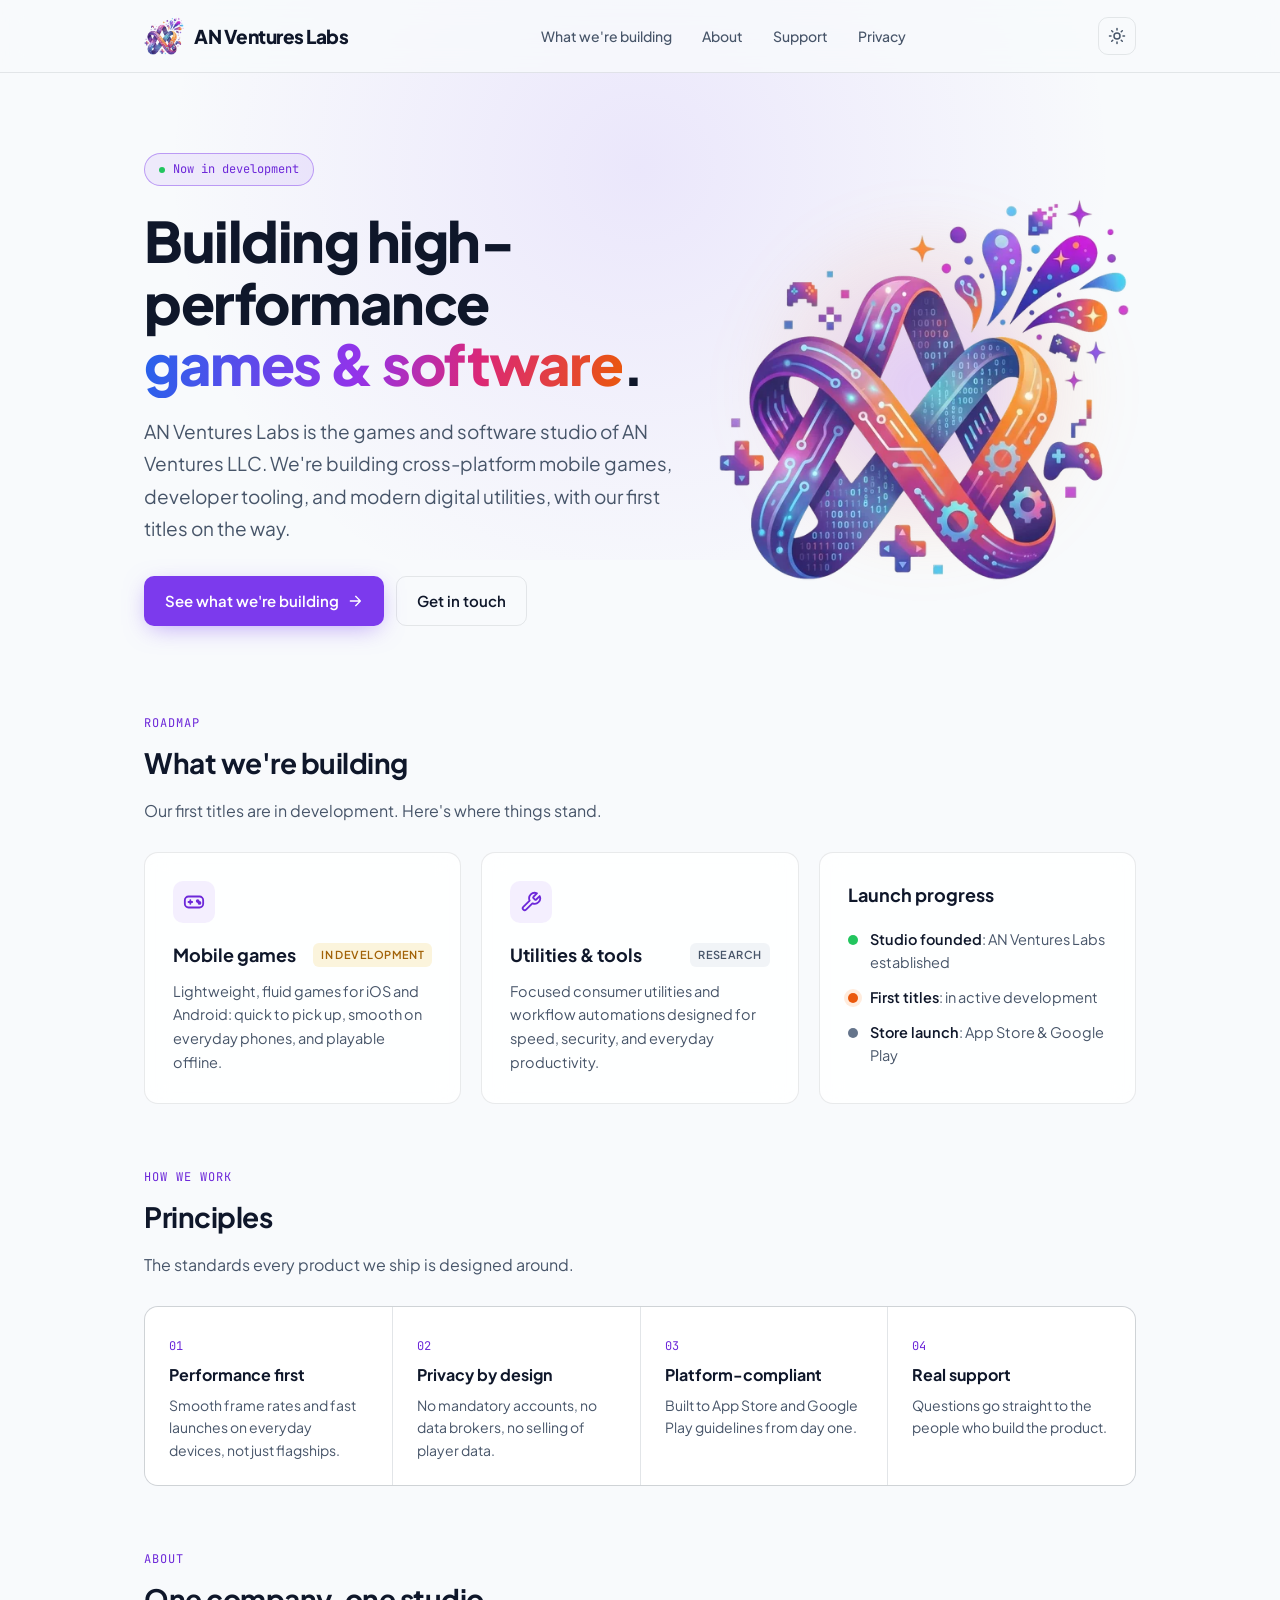
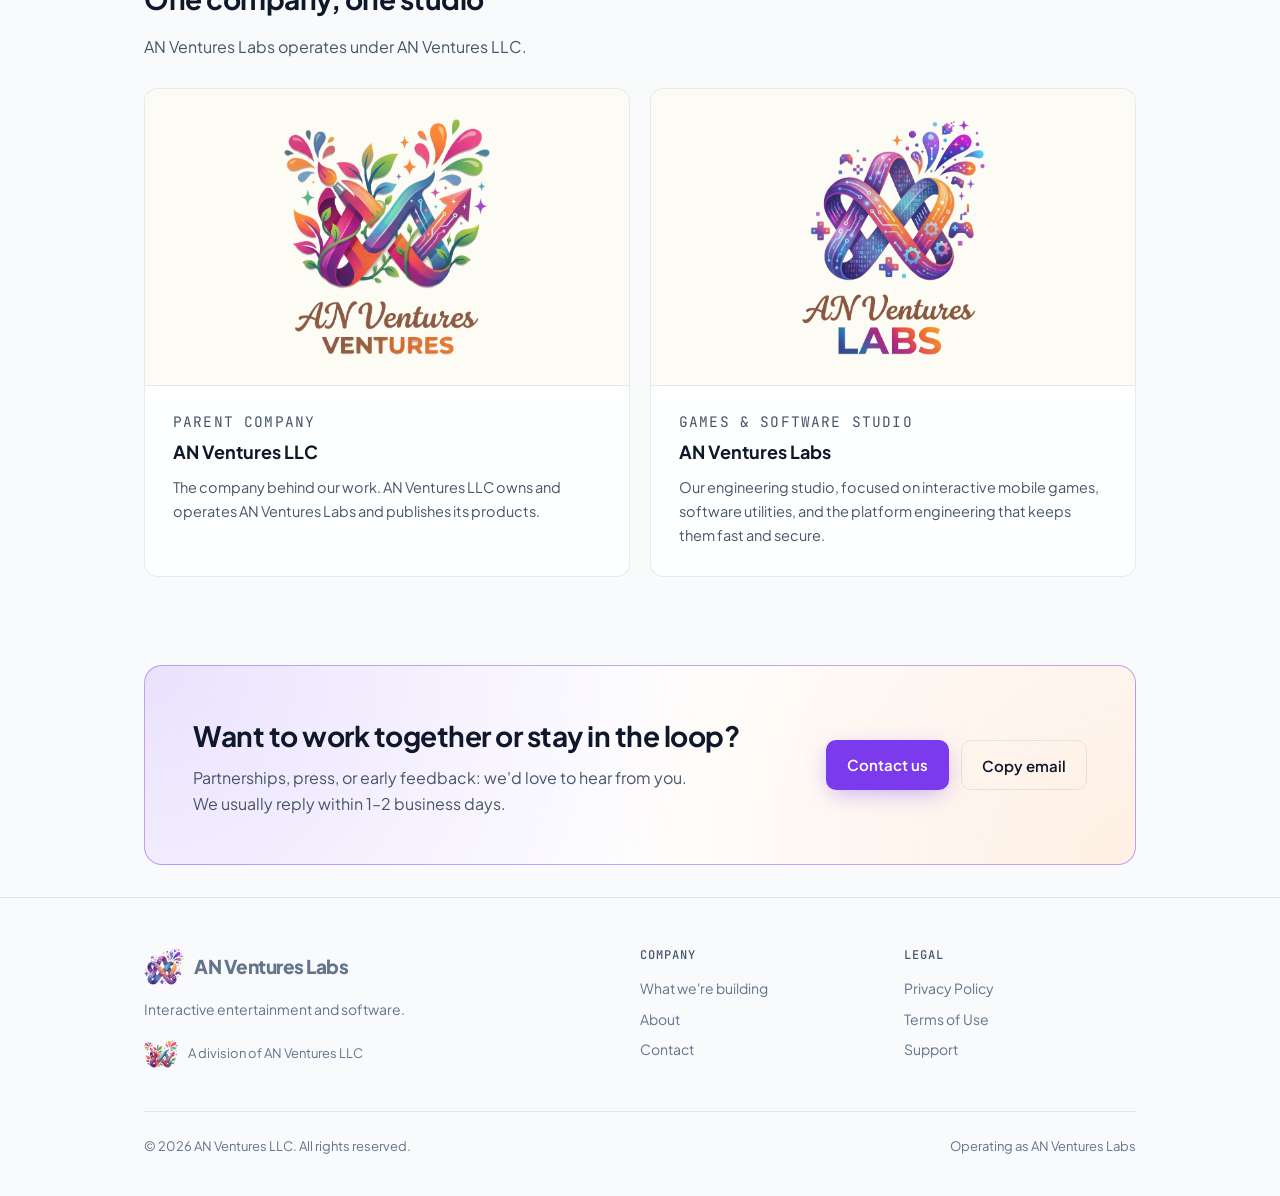
==== index.html @ 2a6bd17a "Launch AN Ventures Labs website Multi-page static site for AN Ventures Labs (a division of AN Ventur" ====
<!DOCTYPE html>
<html lang="en" class="no-js">
<head>
  <meta charset="UTF-8">
  <meta name="viewport" content="width=device-width, initial-scale=1.0">
  <title>AN Ventures Labs — Interactive Entertainment & Software</title>
  <meta name="description" content="AN Ventures Labs, the games and software studio of AN Ventures LLC, is building high-performance mobile games and modern software.">
  <meta name="theme-color" content="#090d16">
  <link rel="canonical" href="https://www.anventureslabs.com/">
  <meta property="og:type" content="website">
  <meta property="og:site_name" content="AN Ventures Labs">
  <meta property="og:title" content="AN Ventures Labs — Games & Software">
  <meta property="og:description" content="High-performance mobile games, digital experiences, and modern software systems.">
  <meta property="og:url" content="https://www.anventureslabs.com/">
  <meta property="og:image" content="https://www.anventureslabs.com/assets/og-image.jpg">
  <meta name="twitter:card" content="summary_large_image">
  <link rel="icon" href="assets/favicon-32.png" sizes="32x32" type="image/png">
  <link rel="icon" href="assets/icon-192.png" sizes="192x192" type="image/png">
  <link rel="apple-touch-icon" href="assets/apple-touch-icon.png">
  <link rel="manifest" href="site.webmanifest">
  <link rel="preconnect" href="https://fonts.googleapis.com">
  <link rel="preconnect" href="https://fonts.gstatic.com" crossorigin>
  <link href="https://fonts.googleapis.com/css2?family=Plus+Jakarta+Sans:wght@400;500;600;700;800&family=JetBrains+Mono:wght@400;500&display=swap" rel="stylesheet">
  <link rel="stylesheet" href="assets/styles.css">
  <script src="assets/main.js"></script>
  <script type="application/ld+json">
  {
    "@context": "https://schema.org",
    "@type": "Organization",
    "name": "AN Ventures Labs",
    "legalName": "AN Ventures LLC",
    "url": "https://www.anventureslabs.com/",
    "logo": "https://www.anventureslabs.com/assets/icon-512.png",
    "email": "contact@anventureslabs.com"
  }
  </script>
</head>
<body>
  <a class="skip-link" href="#main">Skip to content</a>
  <div class="glow-bg" aria-hidden="true"></div>

  <header class="site-header">
    <div class="container nav">
      <a class="brand" href="index.html" aria-label="AN Ventures Labs home">
        <img class="brand-logo" src="assets/brand/labs-mark-sm.webp" alt="" width="40" height="40">
        <span class="brand-name">AN Ventures Labs</span>
      </a>
      <ul class="nav-links" id="nav-links">
        <li><a href="index.html#building">What we're building</a></li>
        <li><a href="index.html#about">About</a></li>
        <li><a href="support.html">Support</a></li>
        <li><a href="privacy.html">Privacy</a></li>
      </ul>
      <div class="nav-actions">
        <button class="icon-btn theme-toggle" type="button" aria-label="Toggle color theme">
          <svg class="icon-moon" viewBox="0 0 24 24" fill="none" stroke="currentColor" stroke-width="2" stroke-linecap="round" stroke-linejoin="round"><path d="M21 12.79A9 9 0 1 1 11.21 3 7 7 0 0 0 21 12.79z"/></svg>
          <svg class="icon-sun" viewBox="0 0 24 24" fill="none" stroke="currentColor" stroke-width="2" stroke-linecap="round" stroke-linejoin="round"><circle cx="12" cy="12" r="4"/><path d="M12 2v2M12 20v2M4.93 4.93l1.41 1.41M17.66 17.66l1.41 1.41M2 12h2M20 12h2M4.93 19.07l1.41-1.41M17.66 6.34l1.41-1.41"/></svg>
        </button>
        <button class="icon-btn menu-toggle" type="button" aria-label="Open menu" aria-controls="nav-links" aria-expanded="false">
          <svg viewBox="0 0 24 24" fill="none" stroke="currentColor" stroke-width="2" stroke-linecap="round"><path d="M4 7h16M4 12h16M4 17h16"/></svg>
        </button>
      </div>
    </div>
  </header>

  <main id="main" class="container">
    <section class="hero">
      <div class="hero-grid">
        <div>
          <div class="pill">
            <span class="pill-dot" aria-hidden="true"></span>
            Now in development
          </div>
          <h1>Building high-performance <span class="gradient-text">games & software</span>.</h1>
          <p class="lead">AN Ventures Labs is the games and software studio of AN Ventures LLC. We're building cross-platform mobile games, developer tooling, and modern digital utilities, with our first titles on the way.</p>
          <div class="hero-actions">
            <a class="btn btn-primary" href="#building">
              See what we're building
              <svg viewBox="0 0 24 24" fill="none" stroke="currentColor" stroke-width="2" stroke-linecap="round" stroke-linejoin="round"><path d="M5 12h14M13 5l7 7-7 7"/></svg>
            </a>
            <a class="btn btn-ghost" href="support.html#contact">Get in touch</a>
          </div>
        </div>
        <div class="hero-art">
          <img src="assets/brand/labs-mark.webp" alt="AN Ventures Labs logo: an interlocking ribbon knot with circuit traces, surrounded by game controller and pixel icons" width="512" height="476" fetchpriority="high">
        </div>
      </div>
    </section>

    <!-- ================= WHAT WE'RE BUILDING =================
         When your first app launches, add a product card here with its
         name, a one-line pitch, and App Store / Google Play links. -->
    <section id="building">
      <p class="eyebrow">Roadmap</p>
      <h2 class="section-title">What we're building</h2>
      <p class="section-sub">Our first titles are in development. Here's where things stand.</p>

      <div class="grid">
        <article class="card reveal">
          <div class="card-icon" aria-hidden="true">
            <svg viewBox="0 0 24 24" fill="none" stroke="currentColor" stroke-width="2" stroke-linecap="round" stroke-linejoin="round"><rect x="2" y="6" width="20" height="12" rx="4"/><path d="M6 12h4M8 10v4"/><circle cx="16" cy="11" r="1"/><circle cx="18" cy="13" r="1"/></svg>
          </div>
          <h3>Mobile games <span class="badge badge-dev">In development</span></h3>
          <p>Lightweight, fluid games for iOS and Android: quick to pick up, smooth on everyday phones, and playable offline.</p>
        </article>
        <article class="card reveal">
          <div class="card-icon" aria-hidden="true">
            <svg viewBox="0 0 24 24" fill="none" stroke="currentColor" stroke-width="2" stroke-linecap="round" stroke-linejoin="round"><path d="M14.7 6.3a1 1 0 0 0 0 1.4l1.6 1.6a1 1 0 0 0 1.4 0l3.77-3.77a6 6 0 0 1-7.94 7.94l-6.91 6.91a2.12 2.12 0 0 1-3-3l6.91-6.91a6 6 0 0 1 7.94-7.94l-3.76 3.76z"/></svg>
          </div>
          <h3>Utilities & tools <span class="badge">Research</span></h3>
          <p>Focused consumer utilities and workflow automations designed for speed, security, and everyday productivity.</p>
        </article>
        <article class="card reveal">
          <h3 style="margin-bottom:4px">Launch progress</h3>
          <div class="status-list">
            <div class="status-item"><span class="status-dot done" aria-hidden="true"></span><div><strong>Studio founded</strong>: AN Ventures Labs established</div></div>
            <div class="status-item"><span class="status-dot now" aria-hidden="true"></span><div><strong>First titles</strong>: in active development</div></div>
            <div class="status-item"><span class="status-dot" aria-hidden="true"></span><div><strong>Store launch</strong>: App Store & Google Play</div></div>
          </div>
        </article>
      </div>
    </section>

    <!-- ================= PRINCIPLES ================= -->
    <section id="principles">
      <p class="eyebrow">How we work</p>
      <h2 class="section-title">Principles</h2>
      <p class="section-sub">The standards every product we ship is designed around.</p>
      <div class="principles reveal">
        <div class="principle">
          <span class="num">01</span>
          <h4>Performance first</h4>
          <p>Smooth frame rates and fast launches on everyday devices, not just flagships.</p>
        </div>
        <div class="principle">
          <span class="num">02</span>
          <h4>Privacy by design</h4>
          <p>No mandatory accounts, no data brokers, no selling of player data.</p>
        </div>
        <div class="principle">
          <span class="num">03</span>
          <h4>Platform-compliant</h4>
          <p>Built to App Store and Google Play guidelines from day one.</p>
        </div>
        <div class="principle">
          <span class="num">04</span>
          <h4>Real support</h4>
          <p>Questions go straight to the people who build the product.</p>
        </div>
      </div>
    </section>

    <!-- ================= ABOUT / BRAND FAMILY ================= -->
    <section id="about">
      <p class="eyebrow">About</p>
      <h2 class="section-title">One company, one studio</h2>
      <p class="section-sub">AN Ventures Labs operates under AN Ventures LLC.</p>
      <div class="grid">
        <article class="card brand-card reveal">
          <div class="brand-plate">
            <img src="assets/brand/ventures-logo.webp" alt="AN Ventures logo" width="632" height="720" loading="lazy">
          </div>
          <div class="brand-body">
            <p class="eyebrow">Parent company</p>
            <h3>AN Ventures LLC</h3>
            <p>The company behind our work. AN Ventures LLC owns and operates AN Ventures Labs and publishes its products.</p>
          </div>
        </article>
        <article class="card brand-card reveal">
          <div class="brand-plate">
            <img src="assets/brand/labs-logo.webp" alt="AN Ventures Labs logo" width="561" height="720" loading="lazy">
          </div>
          <div class="brand-body">
            <p class="eyebrow">Games & software studio</p>
            <h3>AN Ventures Labs</h3>
            <p>Our engineering studio, focused on interactive mobile games, software utilities, and the platform engineering that keeps them fast and secure.</p>
          </div>
        </article>
      </div>
    </section>

    <section>
      <div class="cta reveal">
        <div>
          <h2>Want to work together or stay in the loop?</h2>
          <p>Partnerships, press, or early feedback: we'd love to hear from you. We usually reply within 1–2 business days.</p>
        </div>
        <div class="hero-actions" style="margin-top:0">
          <a class="btn btn-primary" href="support.html#contact">Contact us</a>
          <button class="btn btn-ghost" type="button" data-copy="contact@anventureslabs.com">Copy email</button>
        </div>
      </div>
    </section>
  </main>

  <footer class="site-footer">
    <div class="container">
      <div class="footer-grid">
        <div>
          <a class="brand" href="index.html"><img class="brand-logo" src="assets/brand/labs-mark-sm.webp" alt="" width="40" height="40"><span class="brand-name">AN Ventures Labs</span></a>
          <p style="margin-top:12px;max-width:320px">Interactive entertainment and software.</p>
          <div class="parent-co">
            <img src="assets/brand/ventures-mark-sm.webp" alt="" width="34" height="34" loading="lazy">
            <span>A division of AN Ventures LLC</span>
          </div>
        </div>
        <div>
          <h5>Company</h5>
          <ul>
            <li><a href="index.html#building">What we're building</a></li>
            <li><a href="index.html#about">About</a></li>
            <li><a href="support.html#contact">Contact</a></li>
          </ul>
        </div>
        <div>
          <h5>Legal</h5>
          <ul>
            <li><a href="privacy.html">Privacy Policy</a></li>
            <li><a href="terms.html">Terms of Use</a></li>
            <li><a href="support.html">Support</a></li>
          </ul>
        </div>
      </div>
      <div class="footer-bottom">
        <div>© <span data-year>2026</span> AN Ventures LLC. All rights reserved.</div>
        <div>Operating as AN Ventures Labs</div>
      </div>
    </div>
  </footer>
</body>
</html>
---- assets/styles.css ----
/* ==========================================================================
   AN Ventures Labs — shared styles
   ========================================================================== */

:root {
  --bg: #090d16;
  --bg-elev: #0e1422;
  --bg-card: rgba(17, 24, 39, 0.7);
  --border: rgba(255, 255, 255, 0.08);
  --border-hover: rgba(139, 92, 246, 0.45);
  --text-main: #f8fafc;
  --text-muted: #94a3b8;
  --text-faint: #64748b;
  --accent: #8b5cf6;
  --accent-soft: #c4b5fd;
  --accent-link: #a78bfa;
  --accent-glow: rgba(139, 92, 246, 0.15);
  --accent-warm: #fb923c;
  --success: #22c55e;
  --gradient: linear-gradient(100deg, #60a5fa 0%, #a855f7 45%, #ec4899 70%, #fb923c 100%);
  --glow: rgba(139, 92, 246, 0.16);
  --paper: #fdfcf4;
  --nav-bg: rgba(9, 13, 22, 0.72);
  --radius: 14px;
  --font-sans: 'Plus Jakarta Sans', -apple-system, BlinkMacSystemFont, 'Segoe UI', sans-serif;
  --font-mono: 'JetBrains Mono', ui-monospace, SFMono-Regular, Menlo, monospace;
  color-scheme: dark;
}

:root[data-theme="light"] {
  --bg: #f8fafc;
  --bg-elev: #ffffff;
  --bg-card: rgba(255, 255, 255, 0.85);
  --border: rgba(15, 23, 42, 0.09);
  --border-hover: rgba(124, 58, 237, 0.45);
  --text-main: #0f172a;
  --text-muted: #475569;
  --text-faint: #64748b;
  --accent: #7c3aed;
  --accent-soft: #6d28d9;
  --accent-link: #6d28d9;
  --accent-glow: rgba(124, 58, 237, 0.08);
  --accent-warm: #ea580c;
  --gradient: linear-gradient(100deg, #2563eb 0%, #9333ea 45%, #db2777 70%, #ea580c 100%);
  --glow: rgba(139, 92, 246, 0.12);
  --nav-bg: rgba(248, 250, 252, 0.8);
  color-scheme: light;
}

*, *::before, *::after { box-sizing: border-box; margin: 0; padding: 0; }

html { scroll-behavior: smooth; scroll-padding-top: 88px; }

body {
  font-family: var(--font-sans);
  background-color: var(--bg);
  color: var(--text-main);
  line-height: 1.6;
  -webkit-font-smoothing: antialiased;
  overflow-x: hidden;
  min-height: 100vh;
  display: flex;
  flex-direction: column;
  transition: background-color 0.25s, color 0.25s;
}

a { color: var(--accent-link); }
img, svg { display: block; max-width: 100%; }

:focus-visible {
  outline: 2px solid var(--accent);
  outline-offset: 3px;
  border-radius: 6px;
}

.skip-link {
  position: absolute;
  left: 16px;
  top: -60px;
  background: var(--accent);
  color: #fff;
  padding: 8px 14px;
  border-radius: 8px;
  z-index: 100;
  text-decoration: none;
  font-weight: 600;
}
.skip-link:focus { top: 12px; }

.glow-bg {
  position: absolute;
  top: 0;
  left: 50%;
  transform: translateX(-50%);
  width: min(1100px, 140vw);
  height: 560px;
  background: radial-gradient(circle at 50% 30%, var(--glow) 0%, transparent 70%);
  pointer-events: none;
  z-index: 0;
}

.container {
  width: 100%;
  max-width: 1040px;
  margin: 0 auto;
  padding: 0 24px;
  position: relative;
  z-index: 1;
}
@media (max-width: 480px) { .container { padding: 0 16px; } }

/* ---------- Navigation ---------- */
.site-header {
  position: sticky;
  top: 0;
  z-index: 50;
  background: var(--nav-bg);
  backdrop-filter: saturate(160%) blur(14px);
  -webkit-backdrop-filter: saturate(160%) blur(14px);
  border-bottom: 1px solid var(--border);
}
.nav {
  display: flex;
  justify-content: space-between;
  align-items: center;
  height: 72px;
  gap: 16px;
}
.brand {
  font-weight: 800;
  font-size: 19px;
  letter-spacing: -0.5px;
  display: flex;
  align-items: center;
  gap: 10px;
  color: var(--text-main);
  text-decoration: none;
  white-space: nowrap;
}
.brand-logo {
  width: 40px;
  height: 40px;
  object-fit: contain;
  flex-shrink: 0;
}
.brand-name small {
  display: block;
  font-family: var(--font-mono);
  font-size: 10px;
  font-weight: 500;
  letter-spacing: 0.12em;
  text-transform: uppercase;
  color: var(--text-faint);
  margin-top: -3px;
}
.nav-links {
  display: flex;
  align-items: center;
  gap: 6px;
  list-style: none;
}
.nav-links a {
  color: var(--text-muted);
  text-decoration: none;
  font-size: 14px;
  font-weight: 500;
  padding: 8px 12px;
  border-radius: 8px;
  transition: color 0.2s, background 0.2s;
}
.nav-links a:hover,
.nav-links a[aria-current="page"] {
  color: var(--text-main);
  background: var(--accent-glow);
}
.nav-actions { display: flex; align-items: center; gap: 8px; }

.icon-btn {
  width: 38px;
  height: 38px;
  display: inline-grid;
  place-items: center;
  border-radius: 10px;
  border: 1px solid var(--border);
  background: transparent;
  color: var(--text-muted);
  cursor: pointer;
  transition: color 0.2s, border-color 0.2s;
}
.icon-btn:hover { color: var(--text-main); border-color: var(--border-hover); }
.icon-btn svg { width: 18px; height: 18px; }
.theme-toggle .icon-sun { display: none; }
:root[data-theme="light"] .theme-toggle .icon-sun { display: block; }
:root[data-theme="light"] .theme-toggle .icon-moon { display: none; }

.menu-toggle { display: none; }

@media (max-width: 760px) {
  .menu-toggle { display: inline-grid; }
  .nav-links {
    position: absolute;
    top: 72px;
    left: 0;
    right: 0;
    flex-direction: column;
    align-items: stretch;
    gap: 2px;
    padding: 12px 16px 20px;
    background: var(--bg-elev);
    border-bottom: 1px solid var(--border);
    display: none;
  }
  .nav-links.open { display: flex; }
  .nav-links a { padding: 12px 14px; font-size: 15px; }
}

/* ---------- Buttons ---------- */
.btn {
  display: inline-flex;
  align-items: center;
  gap: 8px;
  font-family: inherit;
  font-size: 15px;
  font-weight: 600;
  padding: 12px 20px;
  border-radius: 10px;
  text-decoration: none;
  cursor: pointer;
  border: 1px solid transparent;
  transition: transform 0.15s, box-shadow 0.2s, border-color 0.2s, background 0.2s;
}
.btn-primary {
  background: var(--accent);
  color: #fff;
  box-shadow: 0 6px 24px -6px rgba(139, 92, 246, 0.6);
}
.btn-primary:hover { transform: translateY(-1px); box-shadow: 0 10px 28px -6px rgba(139, 92, 246, 0.75); }
.btn-ghost {
  background: transparent;
  color: var(--text-main);
  border-color: var(--border);
}
.btn-ghost:hover { border-color: var(--border-hover); }
.btn svg { width: 16px; height: 16px; }

/* ---------- Hero ---------- */
.hero { padding: 80px 0 56px; }
.hero-grid {
  display: grid;
  grid-template-columns: 1.25fr 1fr;
  align-items: center;
  gap: 40px;
}
.hero-art { position: relative; display: grid; place-items: center; }
.hero-art::before {
  content: '';
  position: absolute;
  inset: 8%;
  border-radius: 50%;
  background: radial-gradient(circle, rgba(168, 85, 247, 0.30), rgba(251, 146, 60, 0.10) 55%, transparent 72%);
  filter: blur(30px);
}
.hero-art img {
  position: relative;
  width: 100%;
  max-width: 420px;
  height: auto;
  animation: float 7s ease-in-out infinite;
}
@keyframes float {
  0%, 100% { transform: translateY(0) rotate(0deg); }
  50% { transform: translateY(-10px) rotate(-1deg); }
}
@media (max-width: 820px) {
  .hero { padding-top: 40px; }
  .hero-grid { grid-template-columns: 1fr; gap: 16px; }
  .hero-art { order: -1; justify-items: start; }
  .hero-art img { max-width: 200px; }
}
.pill {
  display: inline-flex;
  align-items: center;
  gap: 8px;
  font-family: var(--font-mono);
  font-size: 12px;
  padding: 6px 14px;
  background: var(--accent-glow);
  border: 1px solid var(--border-hover);
  border-radius: 999px;
  color: var(--accent-soft);
  margin-bottom: 24px;
}
.pill-dot {
  width: 6px;
  height: 6px;
  border-radius: 50%;
  background: var(--success);
  box-shadow: 0 0 0 0 rgba(34, 197, 94, 0.6);
  animation: pulse 2.4s infinite;
}
@keyframes pulse {
  0% { box-shadow: 0 0 0 0 rgba(34, 197, 94, 0.55); }
  70% { box-shadow: 0 0 0 8px rgba(34, 197, 94, 0); }
  100% { box-shadow: 0 0 0 0 rgba(34, 197, 94, 0); }
}
h1 {
  font-size: clamp(34px, 6vw, 56px);
  font-weight: 800;
  letter-spacing: -1.5px;
  line-height: 1.1;
  margin-bottom: 20px;
  max-width: 820px;
}
.gradient-text {
  background: var(--gradient);
  -webkit-background-clip: text;
  background-clip: text;
  -webkit-text-fill-color: transparent;
}
.lead {
  font-size: clamp(16px, 2.2vw, 19px);
  color: var(--text-muted);
  max-width: 660px;
  line-height: 1.7;
}
.hero-actions { display: flex; flex-wrap: wrap; gap: 12px; margin-top: 32px; }

/* Page header for sub-pages */
.page-hero { padding: 72px 0 32px; }
.page-hero h1 { font-size: clamp(30px, 5vw, 44px); }
.meta {
  font-family: var(--font-mono);
  font-size: 12px;
  color: var(--text-faint);
  margin-top: 8px;
}

/* ---------- Sections ---------- */
section { padding: 32px 0; }
.eyebrow {
  font-family: var(--font-mono);
  font-size: 12px;
  letter-spacing: 0.08em;
  text-transform: uppercase;
  color: var(--accent-soft);
  margin-bottom: 8px;
}
.section-title {
  font-size: clamp(22px, 3vw, 28px);
  font-weight: 700;
  letter-spacing: -0.5px;
  margin-bottom: 12px;
}
.section-sub {
  color: var(--text-muted);
  max-width: 620px;
  margin-bottom: 28px;
}

.grid {
  display: grid;
  grid-template-columns: repeat(auto-fit, minmax(min(280px, 100%), 1fr));
  gap: 20px;
}

.card {
  background: var(--bg-card);
  border: 1px solid var(--border);
  border-radius: var(--radius);
  padding: 28px;
  backdrop-filter: blur(12px);
  transition: border-color 0.25s, transform 0.25s;
}
.card:hover { border-color: var(--border-hover); transform: translateY(-2px); }
.card-icon {
  width: 42px;
  height: 42px;
  border-radius: 10px;
  display: grid;
  place-items: center;
  background: var(--accent-glow);
  color: var(--accent-soft);
  margin-bottom: 18px;
}
.card-icon svg { width: 22px; height: 22px; }
.card h3 {
  font-size: 18px;
  font-weight: 700;
  margin-bottom: 10px;
  display: flex;
  align-items: center;
  justify-content: space-between;
  gap: 12px;
}
.card p { color: var(--text-muted); font-size: 14.5px; line-height: 1.65; }

.badge {
  font-size: 11px;
  font-weight: 600;
  text-transform: uppercase;
  letter-spacing: 0.04em;
  padding: 3px 8px;
  border-radius: 6px;
  background: rgba(148, 163, 184, 0.12);
  color: var(--text-muted);
  white-space: nowrap;
}
.badge-live { background: rgba(34, 197, 94, 0.14); color: #4ade80; }
:root[data-theme="light"] .badge-live { color: #15803d; }
.badge-dev { background: rgba(234, 179, 8, 0.14); color: #facc15; }
:root[data-theme="light"] .badge-dev { color: #a16207; }

/* Brand family cards (logos sit on their original paper color) */
.brand-card { padding: 0; overflow: hidden; display: flex; flex-direction: column; }
.brand-plate {
  background: var(--paper);
  display: grid;
  place-items: center;
  padding: 28px;
  border-bottom: 1px solid var(--border);
}
.brand-plate img { width: auto; max-width: 100%; height: 240px; object-fit: contain; }
.brand-body { padding: 24px 28px 28px; }
.brand-body .eyebrow { margin-bottom: 4px; }

/* Roadmap / status list */
.status-list { display: grid; gap: 12px; margin-top: 18px; }
.status-item { display: flex; gap: 12px; align-items: flex-start; font-size: 14.5px; color: var(--text-muted); }
.status-dot { width: 10px; height: 10px; border-radius: 50%; margin-top: 7px; flex-shrink: 0; background: var(--text-faint); }
.status-dot.now { background: var(--accent-warm); box-shadow: 0 0 0 4px rgba(251, 146, 60, 0.18); }
.status-dot.done { background: var(--success); }
.status-item strong { color: var(--text-main); font-weight: 600; }

/* Product cards */
.product-card { display: flex; flex-direction: column; gap: 14px; }
.product-head { display: flex; align-items: center; gap: 14px; }
.app-icon {
  width: 56px;
  height: 56px;
  border-radius: 14px;
  background: var(--gradient);
  display: grid;
  place-items: center;
  color: #fff;
  font-weight: 800;
  font-size: 22px;
  flex-shrink: 0;
}
.app-icon.muted { background: var(--accent-glow); color: var(--accent-soft); border: 1px dashed var(--border-hover); }
.product-head h3 { margin: 0; }
.product-head .platforms { font-size: 13px; color: var(--text-faint); }
.product-links { display: flex; flex-wrap: wrap; gap: 10px; margin-top: auto; padding-top: 6px; }
.product-links a { font-size: 13px; font-weight: 600; text-decoration: none; }
.product-links a:hover { text-decoration: underline; }

/* Principles list */
.principles {
  display: grid;
  grid-template-columns: repeat(auto-fit, minmax(min(220px, 100%), 1fr));
  gap: 1px;
  background: var(--border);
  border: 1px solid var(--border);
  border-radius: var(--radius);
  overflow: hidden;
}
.principle { background: var(--bg-elev); padding: 24px; }
.principle .num { font-family: var(--font-mono); font-size: 12px; color: var(--accent-soft); }
.principle h4 { font-size: 16px; margin: 6px 0 6px; }
.principle p { font-size: 14px; color: var(--text-muted); }

/* CTA band */
.cta {
  margin-top: 24px;
  border-radius: 18px;
  padding: clamp(28px, 5vw, 48px);
  border: 1px solid var(--border-hover);
  background:
    radial-gradient(circle at 0% 0%, rgba(139, 92, 246, 0.18), transparent 55%),
    radial-gradient(circle at 100% 100%, rgba(251, 146, 60, 0.14), transparent 55%),
    var(--bg-elev);
  display: flex;
  flex-wrap: wrap;
  align-items: center;
  justify-content: space-between;
  gap: 24px;
}
.cta h2 { font-size: clamp(22px, 3vw, 28px); letter-spacing: -0.5px; margin-bottom: 6px; }
.cta p { color: var(--text-muted); max-width: 520px; }

/* ---------- Forms ---------- */
.form { display: grid; gap: 16px; }
.form-row { display: grid; grid-template-columns: repeat(auto-fit, minmax(min(220px, 100%), 1fr)); gap: 16px; }
.field { display: grid; gap: 6px; }
.field label { font-size: 13px; font-weight: 600; color: var(--text-main); }
.field input,
.field select,
.field textarea {
  font: inherit;
  font-size: 15px;
  color: var(--text-main);
  background: var(--bg);
  border: 1px solid var(--border);
  border-radius: 10px;
  padding: 11px 14px;
  transition: border-color 0.2s, box-shadow 0.2s;
  width: 100%;
}
.field textarea { min-height: 140px; resize: vertical; }
.field input:focus,
.field select:focus,
.field textarea:focus {
  outline: none;
  border-color: var(--accent);
  box-shadow: 0 0 0 3px var(--accent-glow);
}
.field .hint { font-size: 12px; color: var(--text-faint); }
.form-note { font-size: 13px; color: var(--text-faint); }

/* ---------- FAQ ---------- */
.faq { display: grid; gap: 10px; }
.faq details {
  background: var(--bg-card);
  border: 1px solid var(--border);
  border-radius: 12px;
  padding: 0 20px;
  transition: border-color 0.2s;
}
.faq details[open] { border-color: var(--border-hover); }
.faq summary {
  cursor: pointer;
  list-style: none;
  padding: 18px 0;
  font-weight: 600;
  display: flex;
  justify-content: space-between;
  gap: 16px;
}
.faq summary::-webkit-details-marker { display: none; }
.faq summary::after {
  content: '+';
  font-family: var(--font-mono);
  color: var(--accent-soft);
  transition: transform 0.2s;
}
.faq details[open] summary::after { transform: rotate(45deg); }
.faq details p { color: var(--text-muted); font-size: 14.5px; padding-bottom: 18px; }

/* ---------- Legal / prose ---------- */
.layout-legal {
  display: grid;
  grid-template-columns: 220px 1fr;
  gap: 40px;
  align-items: start;
}
.toc {
  position: sticky;
  top: 96px;
  font-size: 13px;
  border-left: 1px solid var(--border);
  padding-left: 16px;
}
.toc p { font-family: var(--font-mono); font-size: 11px; text-transform: uppercase; letter-spacing: 0.08em; color: var(--text-faint); margin-bottom: 10px; }
.toc ol { list-style: none; display: grid; gap: 6px; }
.toc a { color: var(--text-muted); text-decoration: none; }
.toc a:hover { color: var(--text-main); }
@media (max-width: 820px) {
  .layout-legal { grid-template-columns: 1fr; }
  .toc { position: static; }
}

.prose {
  background: var(--bg-card);
  border: 1px solid var(--border);
  border-radius: var(--radius);
  padding: clamp(22px, 4vw, 40px);
  color: var(--text-muted);
  font-size: 15px;
}
.prose h2 {
  color: var(--text-main);
  font-size: 18px;
  letter-spacing: -0.2px;
  margin: 32px 0 10px;
}
.prose h2:first-child { margin-top: 0; }
.prose p { margin-bottom: 12px; }
.prose ul { margin: 0 0 14px 20px; }
.prose li { margin-bottom: 6px; }
.prose strong { color: var(--text-main); }
.callout {
  border: 1px solid var(--border-hover);
  background: var(--accent-glow);
  border-radius: 12px;
  padding: 16px 18px;
  margin-bottom: 24px;
  font-size: 14px;
}

/* ---------- Footer ---------- */
.site-footer {
  margin-top: auto;
  border-top: 1px solid var(--border);
  padding: 48px 0 40px;
  font-size: 14px;
  color: var(--text-faint);
}
.footer-grid {
  display: grid;
  grid-template-columns: 2fr repeat(2, 1fr);
  gap: 32px;
}
.footer-grid h5 {
  font-size: 12px;
  font-family: var(--font-mono);
  text-transform: uppercase;
  letter-spacing: 0.08em;
  color: var(--text-muted);
  margin-bottom: 12px;
  font-weight: 500;
}
.footer-grid ul { list-style: none; display: grid; gap: 8px; }
.parent-co { display: flex; align-items: center; gap: 10px; margin-top: 16px; font-size: 13px; }
.parent-co img { width: 34px; height: 34px; object-fit: contain; }
.footer-grid a { color: var(--text-faint); text-decoration: none; }
.footer-grid a:hover { color: var(--text-main); }
.footer-bottom {
  margin-top: 40px;
  padding-top: 24px;
  border-top: 1px solid var(--border);
  display: flex;
  flex-wrap: wrap;
  justify-content: space-between;
  gap: 8px;
  font-size: 13px;
}
@media (max-width: 640px) { .footer-grid { grid-template-columns: 1fr 1fr; } .footer-grid > :first-child { grid-column: 1 / -1; } }

/* ---------- Reveal animation ---------- */
.reveal { opacity: 0; transform: translateY(14px); transition: opacity 0.6s ease, transform 0.6s ease; }
.reveal.in { opacity: 1; transform: none; }
.no-js .reveal { opacity: 1; transform: none; }

@media (prefers-reduced-motion: reduce) {
  html { scroll-behavior: auto; }
  *, *::before, *::after { animation: none !important; transition: none !important; }
  .reveal { opacity: 1; transform: none; }
}

/* ---------- Toast ---------- */
.toast {
  position: fixed;
  left: 50%;
  bottom: 24px;
  transform: translate(-50%, 20px);
  background: var(--bg-elev);
  border: 1px solid var(--border-hover);
  color: var(--text-main);
  padding: 12px 18px;
  border-radius: 10px;
  font-size: 14px;
  opacity: 0;
  pointer-events: none;
  transition: opacity 0.25s, transform 0.25s;
  z-index: 200;
  max-width: calc(100vw - 32px);
}
.toast.show { opacity: 1; transform: translate(-50%, 0); }
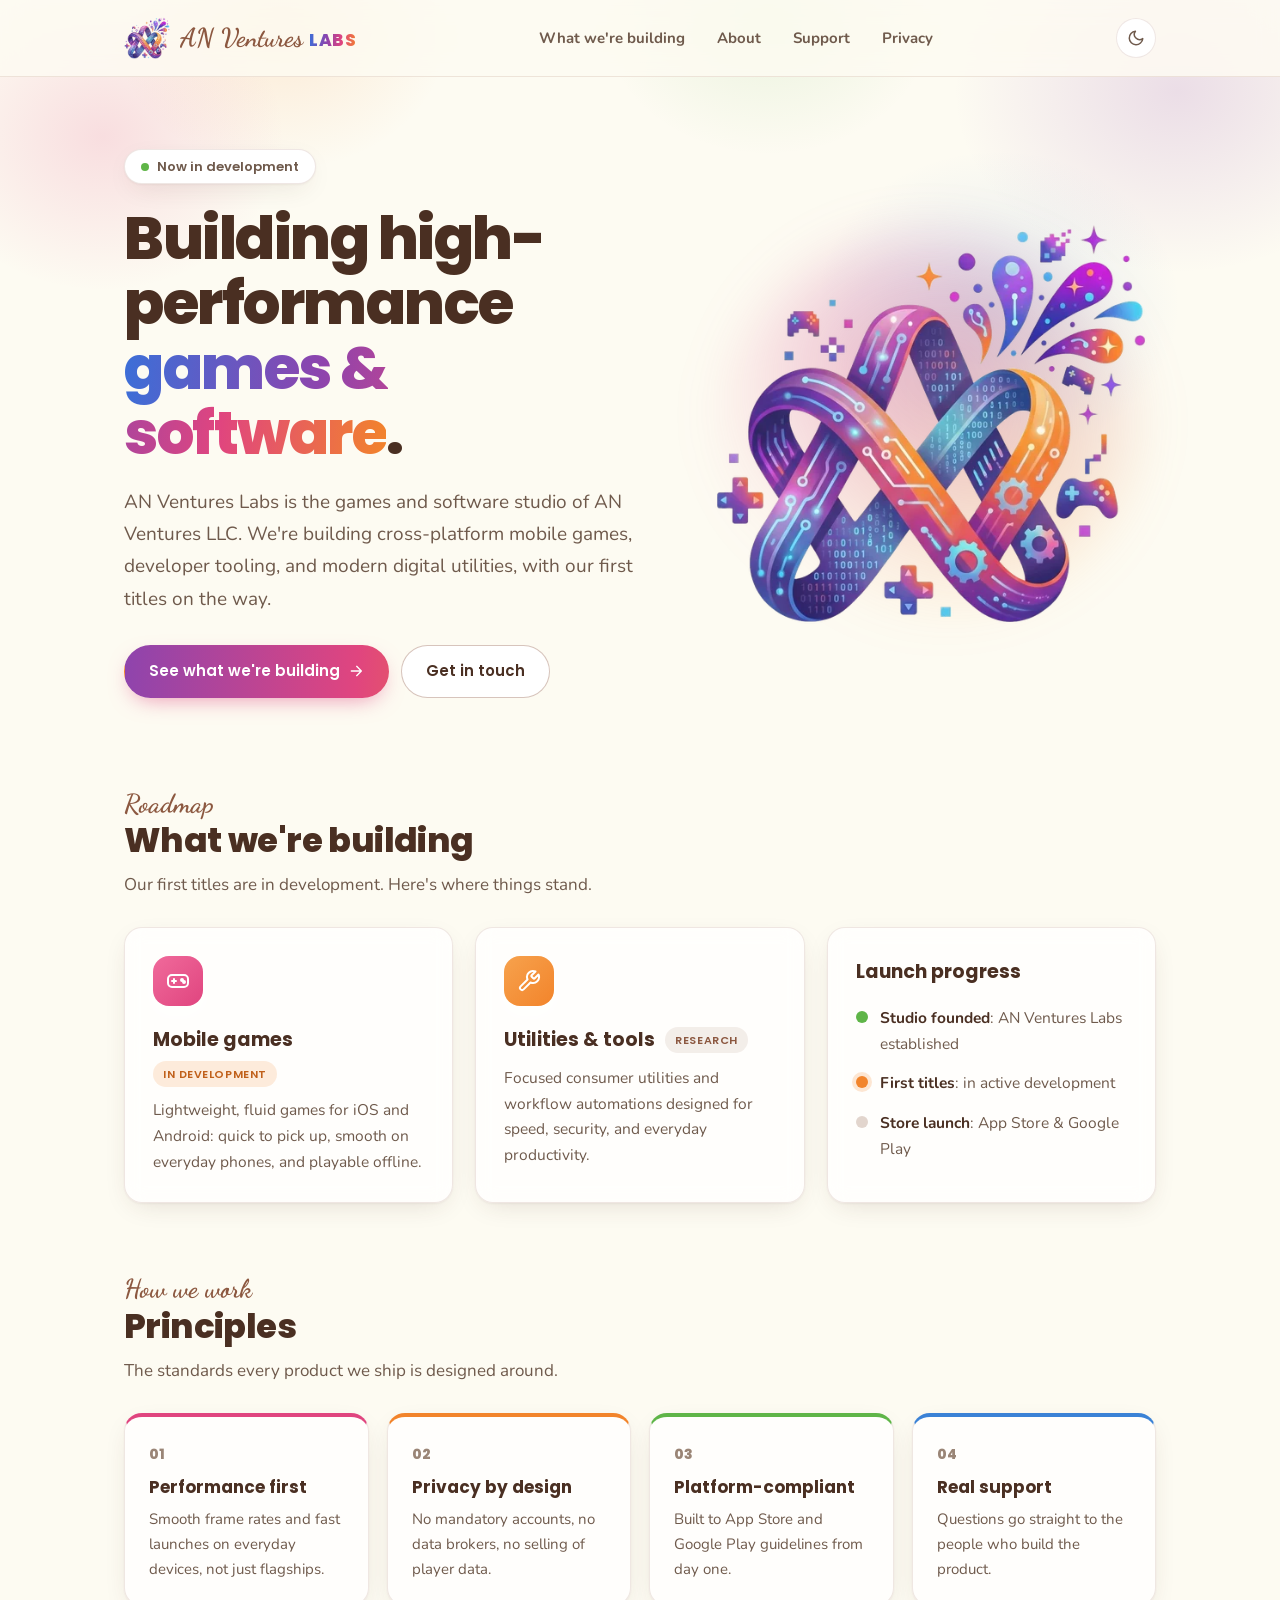
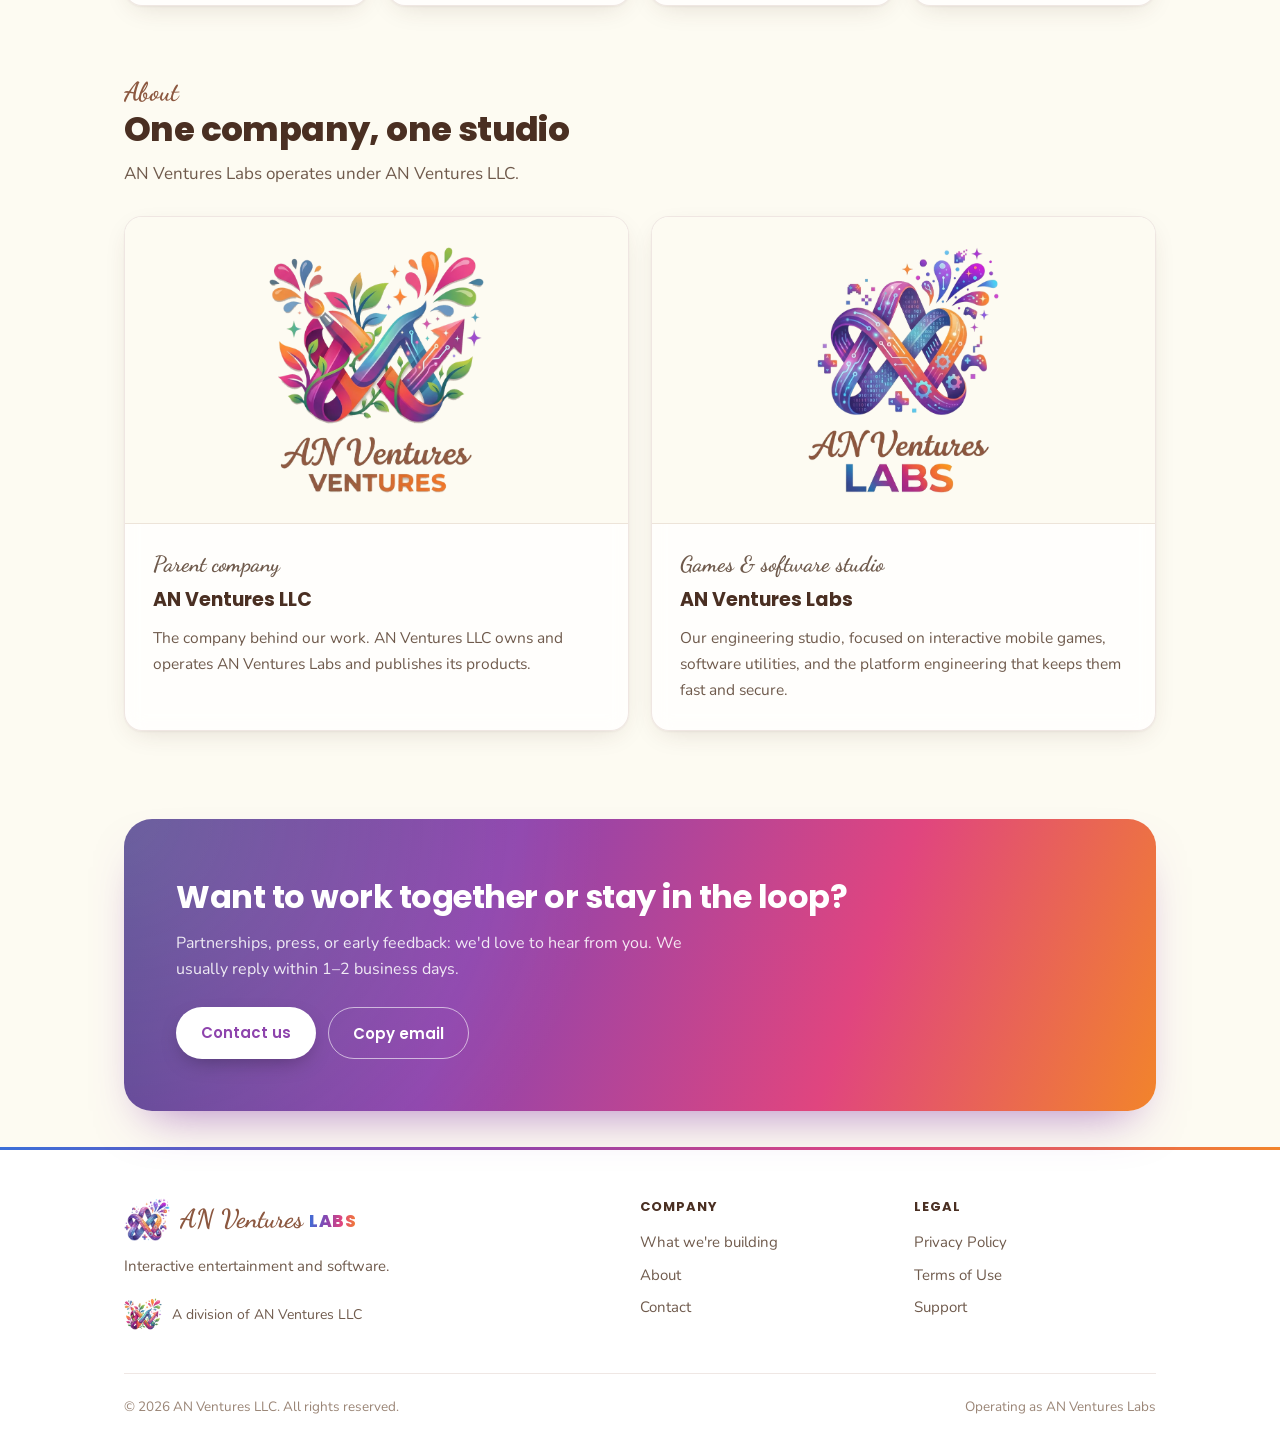
==== commit 770aea36: "Restyle site to match the AN Ventures logo palette Replace the dark navy tech theme with the logos' " ====
--- a/index.html
+++ b/index.html
@@ -5,7 +5,7 @@
   <meta name="viewport" content="width=device-width, initial-scale=1.0">
   <title>AN Ventures Labs — Interactive Entertainment & Software</title>
   <meta name="description" content="AN Ventures Labs, the games and software studio of AN Ventures LLC, is building high-performance mobile games and modern software.">
-  <meta name="theme-color" content="#090d16">
+  <meta name="theme-color" content="#fdfbf2">
   <link rel="canonical" href="https://www.anventureslabs.com/">
   <meta property="og:type" content="website">
   <meta property="og:site_name" content="AN Ventures Labs">
@@ -20,7 +20,7 @@
   <link rel="manifest" href="site.webmanifest">
   <link rel="preconnect" href="https://fonts.googleapis.com">
   <link rel="preconnect" href="https://fonts.gstatic.com" crossorigin>
-  <link href="https://fonts.googleapis.com/css2?family=Plus+Jakarta+Sans:wght@400;500;600;700;800&family=JetBrains+Mono:wght@400;500&display=swap" rel="stylesheet">
+  <link href="https://fonts.googleapis.com/css2?family=Dancing+Script:wght@700&family=Nunito:wght@400;600;700&family=Poppins:wght@600;700;800&display=swap" rel="stylesheet">
   <link rel="stylesheet" href="assets/styles.css">
   <script src="assets/main.js"></script>
   <script type="application/ld+json">
@@ -43,7 +43,7 @@
     <div class="container nav">
       <a class="brand" href="index.html" aria-label="AN Ventures Labs home">
         <img class="brand-logo" src="assets/brand/labs-mark-sm.webp" alt="" width="40" height="40">
-        <span class="brand-name">AN Ventures Labs</span>
+        <span class="brand-name"><span class="script">AN Ventures</span><span class="caps">LABS</span></span>
       </a>
       <ul class="nav-links" id="nav-links">
         <li><a href="index.html#building">What we're building</a></li>
@@ -97,14 +97,14 @@
 
       <div class="grid">
         <article class="card reveal">
-          <div class="card-icon" aria-hidden="true">
+          <div class="card-icon tone-pink" aria-hidden="true">
             <svg viewBox="0 0 24 24" fill="none" stroke="currentColor" stroke-width="2" stroke-linecap="round" stroke-linejoin="round"><rect x="2" y="6" width="20" height="12" rx="4"/><path d="M6 12h4M8 10v4"/><circle cx="16" cy="11" r="1"/><circle cx="18" cy="13" r="1"/></svg>
           </div>
           <h3>Mobile games <span class="badge badge-dev">In development</span></h3>
           <p>Lightweight, fluid games for iOS and Android: quick to pick up, smooth on everyday phones, and playable offline.</p>
         </article>
         <article class="card reveal">
-          <div class="card-icon" aria-hidden="true">
+          <div class="card-icon tone-orange" aria-hidden="true">
             <svg viewBox="0 0 24 24" fill="none" stroke="currentColor" stroke-width="2" stroke-linecap="round" stroke-linejoin="round"><path d="M14.7 6.3a1 1 0 0 0 0 1.4l1.6 1.6a1 1 0 0 0 1.4 0l3.77-3.77a6 6 0 0 1-7.94 7.94l-6.91 6.91a2.12 2.12 0 0 1-3-3l6.91-6.91a6 6 0 0 1 7.94-7.94l-3.76 3.76z"/></svg>
           </div>
           <h3>Utilities & tools <span class="badge">Research</span></h3>
@@ -197,7 +197,7 @@
     <div class="container">
       <div class="footer-grid">
         <div>
-          <a class="brand" href="index.html"><img class="brand-logo" src="assets/brand/labs-mark-sm.webp" alt="" width="40" height="40"><span class="brand-name">AN Ventures Labs</span></a>
+          <a class="brand" href="index.html"><img class="brand-logo" src="assets/brand/labs-mark-sm.webp" alt="" width="40" height="40"><span class="brand-name"><span class="script">AN Ventures</span><span class="caps">LABS</span></span></a>
           <p style="margin-top:12px;max-width:320px">Interactive entertainment and software.</p>
           <div class="parent-co">
             <img src="assets/brand/ventures-mark-sm.webp" alt="" width="34" height="34" loading="lazy">
--- a/assets/styles.css
+++ b/assets/styles.css
@@ -1,61 +1,79 @@
 /* ==========================================================================
    AN Ventures Labs — shared styles
+   Palette and type are taken from the AN Ventures / AN Ventures Labs logos:
+   cream paper, warm brown script lettering, and bright splash colors.
    ========================================================================== */
 
 :root {
-  --bg: #090d16;
-  --bg-elev: #0e1422;
-  --bg-card: rgba(17, 24, 39, 0.7);
-  --border: rgba(255, 255, 255, 0.08);
-  --border-hover: rgba(139, 92, 246, 0.45);
-  --text-main: #f8fafc;
-  --text-muted: #94a3b8;
-  --text-faint: #64748b;
-  --accent: #8b5cf6;
-  --accent-soft: #c4b5fd;
-  --accent-link: #a78bfa;
-  --accent-glow: rgba(139, 92, 246, 0.15);
-  --accent-warm: #fb923c;
-  --success: #22c55e;
-  --gradient: linear-gradient(100deg, #60a5fa 0%, #a855f7 45%, #ec4899 70%, #fb923c 100%);
-  --glow: rgba(139, 92, 246, 0.16);
-  --paper: #fdfcf4;
-  --nav-bg: rgba(9, 13, 22, 0.72);
-  --radius: 14px;
-  --font-sans: 'Plus Jakarta Sans', -apple-system, BlinkMacSystemFont, 'Segoe UI', sans-serif;
-  --font-mono: 'JetBrains Mono', ui-monospace, SFMono-Regular, Menlo, monospace;
+  /* Logo colors */
+  --pink: #e0457f;
+  --orange: #f2842b;
+  --purple: #8e44ad;
+  --indigo: #4a3d89;
+  --blue: #3b82d6;
+  --teal: #2bb0c2;
+  --green: #5fb548;
+  --brown: #8c5840;      /* "AN Ventures" script */
+  --brown-deep: #4a2f22;
+
+  /* Theme (light / paper is the default, like the logos) */
+  --bg: #fdfbf2;
+  --bg-elev: #ffffff;
+  --bg-card: rgba(255, 255, 255, 0.78);
+  --border: rgba(140, 88, 64, 0.14);
+  --border-hover: rgba(142, 68, 173, 0.40);
+  --text-main: #3b2519;
+  --text-muted: #6f5a4c;
+  --text-faint: #9a8576;
+  --heading: var(--brown-deep);
+  --accent: var(--purple);
+  --accent-link: #8a3aa8;
+  --accent-glow: rgba(142, 68, 173, 0.08);
+  --gradient: linear-gradient(95deg, #3b6fd8 0%, #8e44ad 38%, #e0457f 68%, #f2842b 100%);
+  --nav-bg: rgba(253, 251, 242, 0.85);
+  --shadow: 0 1px 2px rgba(74, 47, 34, 0.05), 0 8px 28px -10px rgba(74, 47, 34, 0.18);
+  --shadow-hover: 0 2px 4px rgba(74, 47, 34, 0.06), 0 18px 40px -14px rgba(142, 68, 173, 0.35);
+  --paper: #fdfbf2;
+  --splash-opacity: 1;
+  --radius: 18px;
+
+  --font-sans: 'Nunito', -apple-system, BlinkMacSystemFont, 'Segoe UI', sans-serif;
+  --font-display: 'Poppins', 'Nunito', -apple-system, sans-serif;
+  --font-script: 'Dancing Script', 'Brush Script MT', cursive;
+  color-scheme: light;
+}
+
+/* Dark mode: a deep plum night, still warm, so the splash colors glow */
+:root[data-theme="dark"] {
+  --bg: #1a1220;
+  --bg-elev: #241a2c;
+  --bg-card: rgba(41, 30, 50, 0.78);
+  --border: rgba(253, 230, 210, 0.10);
+  --border-hover: rgba(224, 69, 127, 0.45);
+  --text-main: #f7ede2;
+  --text-muted: #cdbcae;
+  --text-faint: #9c8a7e;
+  --heading: #fff6ec;
+  --accent-link: #f08fb8;
+  --accent-glow: rgba(224, 69, 127, 0.12);
+  --gradient: linear-gradient(95deg, #6fa3ff 0%, #b56ad6 38%, #ff6b9e 68%, #ffa24d 100%);
+  --nav-bg: rgba(26, 18, 32, 0.82);
+  --shadow: 0 1px 2px rgba(0, 0, 0, 0.3), 0 10px 30px -12px rgba(0, 0, 0, 0.6);
+  --shadow-hover: 0 2px 4px rgba(0, 0, 0, 0.3), 0 18px 40px -14px rgba(224, 69, 127, 0.35);
+  --splash-opacity: 0.55;
   color-scheme: dark;
 }
 
-:root[data-theme="light"] {
-  --bg: #f8fafc;
-  --bg-elev: #ffffff;
-  --bg-card: rgba(255, 255, 255, 0.85);
-  --border: rgba(15, 23, 42, 0.09);
-  --border-hover: rgba(124, 58, 237, 0.45);
-  --text-main: #0f172a;
-  --text-muted: #475569;
-  --text-faint: #64748b;
-  --accent: #7c3aed;
-  --accent-soft: #6d28d9;
-  --accent-link: #6d28d9;
-  --accent-glow: rgba(124, 58, 237, 0.08);
-  --accent-warm: #ea580c;
-  --gradient: linear-gradient(100deg, #2563eb 0%, #9333ea 45%, #db2777 70%, #ea580c 100%);
-  --glow: rgba(139, 92, 246, 0.12);
-  --nav-bg: rgba(248, 250, 252, 0.8);
-  color-scheme: light;
-}
-
 *, *::before, *::after { box-sizing: border-box; margin: 0; padding: 0; }
 
-html { scroll-behavior: smooth; scroll-padding-top: 88px; }
+html { scroll-behavior: smooth; scroll-padding-top: 96px; }
 
 body {
   font-family: var(--font-sans);
+  font-size: 16px;
   background-color: var(--bg);
   color: var(--text-main);
-  line-height: 1.6;
+  line-height: 1.65;
   -webkit-font-smoothing: antialiased;
   overflow-x: hidden;
   min-height: 100vh;
@@ -66,9 +84,10 @@
 
 a { color: var(--accent-link); }
 img, svg { display: block; max-width: 100%; }
+h1, h2, h3, h4, h5 { font-family: var(--font-display); color: var(--heading); }
 
 :focus-visible {
-  outline: 2px solid var(--accent);
+  outline: 2px solid var(--pink);
   outline-offset: 3px;
   border-radius: 6px;
 }
@@ -77,37 +96,69 @@
   position: absolute;
   left: 16px;
   top: -60px;
-  background: var(--accent);
+  background: var(--purple);
   color: #fff;
   padding: 8px 14px;
-  border-radius: 8px;
+  border-radius: 999px;
   z-index: 100;
   text-decoration: none;
-  font-weight: 600;
+  font-weight: 700;
 }
 .skip-link:focus { top: 12px; }
 
+/* Paint-splash wash behind the top of each page (echoes the logo splashes) */
 .glow-bg {
   position: absolute;
-  top: 0;
-  left: 50%;
-  transform: translateX(-50%);
-  width: min(1100px, 140vw);
-  height: 560px;
-  background: radial-gradient(circle at 50% 30%, var(--glow) 0%, transparent 70%);
+  inset: 0 0 auto 0;
+  height: 760px;
   pointer-events: none;
   z-index: 0;
+  opacity: var(--splash-opacity);
+  background:
+    radial-gradient(260px 220px at 8% 18%, rgba(224, 69, 127, 0.16), transparent 70%),
+    radial-gradient(240px 200px at 22% 4%, rgba(242, 132, 43, 0.14), transparent 70%),
+    radial-gradient(320px 260px at 92% 12%, rgba(142, 68, 173, 0.16), transparent 70%),
+    radial-gradient(260px 220px at 78% 40%, rgba(59, 130, 214, 0.12), transparent 70%),
+    radial-gradient(240px 200px at 60% 2%, rgba(95, 181, 72, 0.12), transparent 70%);
 }
 
 .container {
   width: 100%;
-  max-width: 1040px;
+  max-width: 1080px;
   margin: 0 auto;
   padding: 0 24px;
   position: relative;
   z-index: 1;
 }
 @media (max-width: 480px) { .container { padding: 0 16px; } }
+
+/* ---------- Wordmark (mirrors the logo lockup) ---------- */
+.brand {
+  display: flex;
+  align-items: center;
+  gap: 10px;
+  text-decoration: none;
+  white-space: nowrap;
+}
+.brand-logo { width: 46px; height: 46px; object-fit: contain; flex-shrink: 0; }
+.brand-name { display: flex; align-items: baseline; gap: 6px; line-height: 1; }
+.brand-name .script {
+  font-family: var(--font-script);
+  font-weight: 700;
+  font-size: 26px;
+  color: var(--brown);
+}
+:root[data-theme="dark"] .brand-name .script { color: #e9b796; }
+.brand-name .caps {
+  font-family: var(--font-display);
+  font-weight: 800;
+  font-size: 17px;
+  letter-spacing: 0.04em;
+  background: var(--gradient);
+  -webkit-background-clip: text;
+  background-clip: text;
+  -webkit-text-fill-color: transparent;
+}
 
 /* ---------- Navigation ---------- */
 .site-header {
@@ -123,83 +174,50 @@
   display: flex;
   justify-content: space-between;
   align-items: center;
-  height: 72px;
+  height: 76px;
   gap: 16px;
 }
-.brand {
-  font-weight: 800;
-  font-size: 19px;
-  letter-spacing: -0.5px;
-  display: flex;
-  align-items: center;
-  gap: 10px;
-  color: var(--text-main);
-  text-decoration: none;
-  white-space: nowrap;
-}
-.brand-logo {
-  width: 40px;
-  height: 40px;
-  object-fit: contain;
-  flex-shrink: 0;
-}
-.brand-name small {
-  display: block;
-  font-family: var(--font-mono);
-  font-size: 10px;
-  font-weight: 500;
-  letter-spacing: 0.12em;
-  text-transform: uppercase;
-  color: var(--text-faint);
-  margin-top: -3px;
-}
-.nav-links {
-  display: flex;
-  align-items: center;
-  gap: 6px;
-  list-style: none;
-}
+.nav-links { display: flex; align-items: center; gap: 4px; list-style: none; }
 .nav-links a {
   color: var(--text-muted);
   text-decoration: none;
-  font-size: 14px;
-  font-weight: 500;
-  padding: 8px 12px;
-  border-radius: 8px;
+  font-size: 15px;
+  font-weight: 700;
+  padding: 8px 14px;
+  border-radius: 999px;
   transition: color 0.2s, background 0.2s;
 }
-.nav-links a:hover,
-.nav-links a[aria-current="page"] {
-  color: var(--text-main);
-  background: var(--accent-glow);
-}
+.nav-links a:hover { color: var(--heading); background: var(--accent-glow); }
+.nav-links a[aria-current="page"] { color: var(--purple); background: var(--accent-glow); }
+:root[data-theme="dark"] .nav-links a[aria-current="page"] { color: #f08fb8; }
 .nav-actions { display: flex; align-items: center; gap: 8px; }
 
 .icon-btn {
-  width: 38px;
-  height: 38px;
+  width: 40px;
+  height: 40px;
   display: inline-grid;
   place-items: center;
-  border-radius: 10px;
+  border-radius: 999px;
   border: 1px solid var(--border);
-  background: transparent;
+  background: var(--bg-elev);
   color: var(--text-muted);
   cursor: pointer;
   transition: color 0.2s, border-color 0.2s;
 }
-.icon-btn:hover { color: var(--text-main); border-color: var(--border-hover); }
+.icon-btn:hover { color: var(--pink); border-color: var(--border-hover); }
 .icon-btn svg { width: 18px; height: 18px; }
+.theme-toggle .icon-moon { display: block; }
 .theme-toggle .icon-sun { display: none; }
-:root[data-theme="light"] .theme-toggle .icon-sun { display: block; }
-:root[data-theme="light"] .theme-toggle .icon-moon { display: none; }
+:root[data-theme="dark"] .theme-toggle .icon-sun { display: block; }
+:root[data-theme="dark"] .theme-toggle .icon-moon { display: none; }
 
 .menu-toggle { display: none; }
 
-@media (max-width: 760px) {
+@media (max-width: 820px) {
   .menu-toggle { display: inline-grid; }
   .nav-links {
     position: absolute;
-    top: 72px;
+    top: 76px;
     left: 0;
     right: 0;
     flex-direction: column;
@@ -208,10 +226,16 @@
     padding: 12px 16px 20px;
     background: var(--bg-elev);
     border-bottom: 1px solid var(--border);
+    box-shadow: var(--shadow);
     display: none;
   }
   .nav-links.open { display: flex; }
-  .nav-links a { padding: 12px 14px; font-size: 15px; }
+  .nav-links a { padding: 12px 16px; font-size: 16px; }
+}
+@media (max-width: 400px) {
+  .brand-name .script { font-size: 22px; }
+  .brand-name .caps { font-size: 15px; }
+  .brand-logo { width: 40px; height: 40px; }
 }
 
 /* ---------- Buttons ---------- */
@@ -219,35 +243,40 @@
   display: inline-flex;
   align-items: center;
   gap: 8px;
-  font-family: inherit;
+  font-family: var(--font-display);
   font-size: 15px;
   font-weight: 600;
-  padding: 12px 20px;
-  border-radius: 10px;
+  padding: 13px 24px;
+  border-radius: 999px;
   text-decoration: none;
   cursor: pointer;
-  border: 1px solid transparent;
-  transition: transform 0.15s, box-shadow 0.2s, border-color 0.2s, background 0.2s;
+  border: 1.5px solid transparent;
+  transition: transform 0.15s, box-shadow 0.2s, border-color 0.2s, background-position 0.4s;
 }
 .btn-primary {
-  background: var(--accent);
   color: #fff;
-  box-shadow: 0 6px 24px -6px rgba(139, 92, 246, 0.6);
-}
-.btn-primary:hover { transform: translateY(-1px); box-shadow: 0 10px 28px -6px rgba(139, 92, 246, 0.75); }
+  background: linear-gradient(95deg, #8e44ad 0%, #e0457f 55%, #f2842b 100%);
+  background-size: 160% 100%;
+  box-shadow: 0 8px 22px -8px rgba(224, 69, 127, 0.6);
+}
+.btn-primary:hover {
+  transform: translateY(-2px);
+  background-position: 100% 0;
+  box-shadow: 0 12px 28px -8px rgba(224, 69, 127, 0.7);
+}
 .btn-ghost {
-  background: transparent;
-  color: var(--text-main);
-  border-color: var(--border);
-}
-.btn-ghost:hover { border-color: var(--border-hover); }
+  background: var(--bg-elev);
+  color: var(--heading);
+  border-color: rgba(140, 88, 64, 0.35);
+}
+.btn-ghost:hover { border-color: var(--pink); color: var(--pink); }
 .btn svg { width: 16px; height: 16px; }
 
 /* ---------- Hero ---------- */
-.hero { padding: 80px 0 56px; }
+.hero { padding: 72px 0 56px; }
 .hero-grid {
   display: grid;
-  grid-template-columns: 1.25fr 1fr;
+  grid-template-columns: 1.2fr 1fr;
   align-items: center;
   gap: 40px;
 }
@@ -255,15 +284,18 @@
 .hero-art::before {
   content: '';
   position: absolute;
-  inset: 8%;
+  inset: 4%;
   border-radius: 50%;
-  background: radial-gradient(circle, rgba(168, 85, 247, 0.30), rgba(251, 146, 60, 0.10) 55%, transparent 72%);
-  filter: blur(30px);
+  background:
+    radial-gradient(circle at 35% 35%, rgba(224, 69, 127, 0.22), transparent 60%),
+    radial-gradient(circle at 70% 65%, rgba(242, 132, 43, 0.20), transparent 60%),
+    radial-gradient(circle at 60% 30%, rgba(142, 68, 173, 0.20), transparent 60%);
+  filter: blur(26px);
 }
 .hero-art img {
   position: relative;
   width: 100%;
-  max-width: 420px;
+  max-width: 440px;
   height: auto;
   animation: float 7s ease-in-out infinite;
 }
@@ -272,42 +304,44 @@
   50% { transform: translateY(-10px) rotate(-1deg); }
 }
 @media (max-width: 820px) {
-  .hero { padding-top: 40px; }
-  .hero-grid { grid-template-columns: 1fr; gap: 16px; }
+  .hero { padding-top: 32px; }
+  .hero-grid { grid-template-columns: 1fr; gap: 12px; }
   .hero-art { order: -1; justify-items: start; }
-  .hero-art img { max-width: 200px; }
-}
+  .hero-art img { max-width: 210px; }
+}
+
 .pill {
   display: inline-flex;
   align-items: center;
   gap: 8px;
-  font-family: var(--font-mono);
-  font-size: 12px;
-  padding: 6px 14px;
-  background: var(--accent-glow);
-  border: 1px solid var(--border-hover);
+  font-family: var(--font-display);
+  font-size: 13px;
+  font-weight: 600;
+  padding: 6px 16px;
+  background: var(--bg-elev);
+  border: 1px solid var(--border);
+  box-shadow: var(--shadow);
   border-radius: 999px;
-  color: var(--accent-soft);
-  margin-bottom: 24px;
+  color: var(--text-muted);
+  margin-bottom: 22px;
 }
 .pill-dot {
-  width: 6px;
-  height: 6px;
+  width: 8px;
+  height: 8px;
   border-radius: 50%;
-  background: var(--success);
-  box-shadow: 0 0 0 0 rgba(34, 197, 94, 0.6);
+  background: var(--green);
   animation: pulse 2.4s infinite;
 }
 @keyframes pulse {
-  0% { box-shadow: 0 0 0 0 rgba(34, 197, 94, 0.55); }
-  70% { box-shadow: 0 0 0 8px rgba(34, 197, 94, 0); }
-  100% { box-shadow: 0 0 0 0 rgba(34, 197, 94, 0); }
+  0% { box-shadow: 0 0 0 0 rgba(95, 181, 72, 0.55); }
+  70% { box-shadow: 0 0 0 8px rgba(95, 181, 72, 0); }
+  100% { box-shadow: 0 0 0 0 rgba(95, 181, 72, 0); }
 }
 h1 {
-  font-size: clamp(34px, 6vw, 56px);
+  font-size: clamp(36px, 6vw, 60px);
   font-weight: 800;
   letter-spacing: -1.5px;
-  line-height: 1.1;
+  line-height: 1.08;
   margin-bottom: 20px;
   max-width: 820px;
 }
@@ -317,50 +351,51 @@
   background-clip: text;
   -webkit-text-fill-color: transparent;
 }
+.script-accent {
+  font-family: var(--font-script);
+  font-weight: 700;
+  color: var(--brown);
+  letter-spacing: 0;
+  font-size: 1.12em;
+}
+:root[data-theme="dark"] .script-accent { color: #e9b796; }
 .lead {
-  font-size: clamp(16px, 2.2vw, 19px);
+  font-size: clamp(17px, 2.2vw, 19px);
   color: var(--text-muted);
-  max-width: 660px;
+  max-width: 640px;
   line-height: 1.7;
 }
-.hero-actions { display: flex; flex-wrap: wrap; gap: 12px; margin-top: 32px; }
+.hero-actions { display: flex; flex-wrap: wrap; gap: 12px; margin-top: 30px; }
 
 /* Page header for sub-pages */
-.page-hero { padding: 72px 0 32px; }
-.page-hero h1 { font-size: clamp(30px, 5vw, 44px); }
-.meta {
-  font-family: var(--font-mono);
-  font-size: 12px;
-  color: var(--text-faint);
-  margin-top: 8px;
-}
+.page-hero { padding: 64px 0 28px; }
+.page-hero h1 { font-size: clamp(32px, 5vw, 48px); }
+.meta { font-size: 14px; color: var(--text-faint); margin-top: 6px; font-weight: 600; }
 
 /* ---------- Sections ---------- */
-section { padding: 32px 0; }
+section { padding: 36px 0; }
 .eyebrow {
-  font-family: var(--font-mono);
-  font-size: 12px;
-  letter-spacing: 0.08em;
-  text-transform: uppercase;
-  color: var(--accent-soft);
-  margin-bottom: 8px;
-}
+  font-family: var(--font-script);
+  font-weight: 700;
+  font-size: 26px;
+  line-height: 1.1;
+  color: var(--brown);
+  margin-bottom: 2px;
+}
+:root[data-theme="dark"] .eyebrow { color: #e9b796; }
 .section-title {
-  font-size: clamp(22px, 3vw, 28px);
-  font-weight: 700;
-  letter-spacing: -0.5px;
-  margin-bottom: 12px;
-}
-.section-sub {
-  color: var(--text-muted);
-  max-width: 620px;
-  margin-bottom: 28px;
-}
+  font-size: clamp(26px, 3.4vw, 34px);
+  font-weight: 800;
+  letter-spacing: -0.6px;
+  line-height: 1.2;
+  margin-bottom: 10px;
+}
+.section-sub { color: var(--text-muted); max-width: 620px; margin-bottom: 28px; font-size: 17px; }
 
 .grid {
   display: grid;
-  grid-template-columns: repeat(auto-fit, minmax(min(280px, 100%), 1fr));
-  gap: 20px;
+  grid-template-columns: repeat(auto-fit, minmax(min(290px, 100%), 1fr));
+  gap: 22px;
 }
 
 .card {
@@ -368,47 +403,60 @@
   border: 1px solid var(--border);
   border-radius: var(--radius);
   padding: 28px;
-  backdrop-filter: blur(12px);
-  transition: border-color 0.25s, transform 0.25s;
-}
-.card:hover { border-color: var(--border-hover); transform: translateY(-2px); }
-.card-icon {
-  width: 42px;
-  height: 42px;
-  border-radius: 10px;
-  display: grid;
-  place-items: center;
-  background: var(--accent-glow);
-  color: var(--accent-soft);
-  margin-bottom: 18px;
-}
-.card-icon svg { width: 22px; height: 22px; }
+  box-shadow: var(--shadow);
+  backdrop-filter: blur(10px);
+  transition: border-color 0.25s, transform 0.25s, box-shadow 0.25s;
+}
+.card:hover { border-color: var(--border-hover); transform: translateY(-3px); box-shadow: var(--shadow-hover); }
 .card h3 {
-  font-size: 18px;
+  font-size: 19px;
   font-weight: 700;
   margin-bottom: 10px;
   display: flex;
+  flex-wrap: wrap;
   align-items: center;
-  justify-content: space-between;
-  gap: 12px;
-}
-.card p { color: var(--text-muted); font-size: 14.5px; line-height: 1.65; }
+  justify-content: flex-start;
+  gap: 6px 10px;
+}
+.card p { color: var(--text-muted); font-size: 15.5px; line-height: 1.65; }
+
+/* Colored icon tiles: each card takes one logo color */
+.card-icon {
+  width: 50px;
+  height: 50px;
+  border-radius: 16px;
+  display: grid;
+  place-items: center;
+  color: #fff;
+  margin-bottom: 18px;
+  background: var(--purple);
+  box-shadow: 0 8px 18px -8px currentColor;
+}
+.card-icon svg { width: 24px; height: 24px; }
+.tone-pink   { background: linear-gradient(135deg, #f06a9b, var(--pink)); }
+.tone-orange { background: linear-gradient(135deg, #f7a24d, var(--orange)); }
+.tone-purple { background: linear-gradient(135deg, #a95fcb, var(--purple)); }
+.tone-blue   { background: linear-gradient(135deg, #5fa0ea, var(--blue)); }
+.tone-green  { background: linear-gradient(135deg, #7ccb63, var(--green)); }
+.tone-teal   { background: linear-gradient(135deg, #4cc7d6, var(--teal)); }
 
 .badge {
+  font-family: var(--font-display);
   font-size: 11px;
   font-weight: 600;
   text-transform: uppercase;
-  letter-spacing: 0.04em;
-  padding: 3px 8px;
-  border-radius: 6px;
-  background: rgba(148, 163, 184, 0.12);
-  color: var(--text-muted);
+  letter-spacing: 0.05em;
+  padding: 4px 10px;
+  border-radius: 999px;
+  background: rgba(140, 88, 64, 0.10);
+  color: var(--brown);
   white-space: nowrap;
 }
-.badge-live { background: rgba(34, 197, 94, 0.14); color: #4ade80; }
-:root[data-theme="light"] .badge-live { color: #15803d; }
-.badge-dev { background: rgba(234, 179, 8, 0.14); color: #facc15; }
-:root[data-theme="light"] .badge-dev { color: #a16207; }
+:root[data-theme="dark"] .badge { background: rgba(233, 183, 150, 0.14); color: #e9b796; }
+.badge-live { background: rgba(95, 181, 72, 0.16); color: #3f8a2e; }
+.badge-dev { background: rgba(242, 132, 43, 0.16); color: #c0601a; }
+:root[data-theme="dark"] .badge-live { color: #8fdc77; }
+:root[data-theme="dark"] .badge-dev { color: #ffb070; }
 
 /* Brand family cards (logos sit on their original paper color) */
 .brand-card { padding: 0; overflow: hidden; display: flex; flex-direction: column; }
@@ -419,79 +467,69 @@
   padding: 28px;
   border-bottom: 1px solid var(--border);
 }
-.brand-plate img { width: auto; max-width: 100%; height: 240px; object-fit: contain; }
-.brand-body { padding: 24px 28px 28px; }
-.brand-body .eyebrow { margin-bottom: 4px; }
+.brand-plate img { width: auto; max-width: 100%; height: 250px; object-fit: contain; }
+.brand-body { padding: 22px 28px 28px; }
+.brand-body .eyebrow { font-size: 22px; }
 
 /* Roadmap / status list */
-.status-list { display: grid; gap: 12px; margin-top: 18px; }
-.status-item { display: flex; gap: 12px; align-items: flex-start; font-size: 14.5px; color: var(--text-muted); }
-.status-dot { width: 10px; height: 10px; border-radius: 50%; margin-top: 7px; flex-shrink: 0; background: var(--text-faint); }
-.status-dot.now { background: var(--accent-warm); box-shadow: 0 0 0 4px rgba(251, 146, 60, 0.18); }
-.status-dot.done { background: var(--success); }
-.status-item strong { color: var(--text-main); font-weight: 600; }
-
-/* Product cards */
-.product-card { display: flex; flex-direction: column; gap: 14px; }
-.product-head { display: flex; align-items: center; gap: 14px; }
-.app-icon {
-  width: 56px;
-  height: 56px;
-  border-radius: 14px;
-  background: var(--gradient);
-  display: grid;
-  place-items: center;
-  color: #fff;
-  font-weight: 800;
-  font-size: 22px;
-  flex-shrink: 0;
-}
-.app-icon.muted { background: var(--accent-glow); color: var(--accent-soft); border: 1px dashed var(--border-hover); }
-.product-head h3 { margin: 0; }
-.product-head .platforms { font-size: 13px; color: var(--text-faint); }
-.product-links { display: flex; flex-wrap: wrap; gap: 10px; margin-top: auto; padding-top: 6px; }
-.product-links a { font-size: 13px; font-weight: 600; text-decoration: none; }
-.product-links a:hover { text-decoration: underline; }
-
-/* Principles list */
+.status-list { display: grid; gap: 14px; margin-top: 18px; }
+.status-item { display: flex; gap: 12px; align-items: flex-start; font-size: 15.5px; color: var(--text-muted); }
+.status-dot { width: 12px; height: 12px; border-radius: 50%; margin-top: 6px; flex-shrink: 0; background: rgba(140, 88, 64, 0.25); }
+.status-dot.now { background: var(--orange); box-shadow: 0 0 0 4px rgba(242, 132, 43, 0.20); }
+.status-dot.done { background: var(--green); }
+.status-item strong { color: var(--heading); font-weight: 700; }
+
+/* Principles */
 .principles {
   display: grid;
-  grid-template-columns: repeat(auto-fit, minmax(min(220px, 100%), 1fr));
-  gap: 1px;
-  background: var(--border);
+  grid-template-columns: repeat(4, 1fr);
+  gap: 18px;
+}
+@media (max-width: 960px) { .principles { grid-template-columns: repeat(2, 1fr); } }
+@media (max-width: 520px) { .principles { grid-template-columns: 1fr; } }
+.principle {
+  background: var(--bg-card);
   border: 1px solid var(--border);
   border-radius: var(--radius);
-  overflow: hidden;
-}
-.principle { background: var(--bg-elev); padding: 24px; }
-.principle .num { font-family: var(--font-mono); font-size: 12px; color: var(--accent-soft); }
-.principle h4 { font-size: 16px; margin: 6px 0 6px; }
-.principle p { font-size: 14px; color: var(--text-muted); }
+  padding: 24px;
+  box-shadow: var(--shadow);
+  border-top: 4px solid var(--purple);
+}
+.principle:nth-child(1) { border-top-color: var(--pink); }
+.principle:nth-child(2) { border-top-color: var(--orange); }
+.principle:nth-child(3) { border-top-color: var(--green); }
+.principle:nth-child(4) { border-top-color: var(--blue); }
+.principle .num { font-family: var(--font-display); font-weight: 800; font-size: 14px; color: var(--text-faint); }
+.principle h4 { font-size: 17px; margin: 6px 0; }
+.principle p { font-size: 15px; color: var(--text-muted); }
 
 /* CTA band */
 .cta {
-  margin-top: 24px;
-  border-radius: 18px;
-  padding: clamp(28px, 5vw, 48px);
-  border: 1px solid var(--border-hover);
+  margin-top: 16px;
+  border-radius: 28px;
+  padding: clamp(28px, 5vw, 52px);
+  color: #fff;
   background:
-    radial-gradient(circle at 0% 0%, rgba(139, 92, 246, 0.18), transparent 55%),
-    radial-gradient(circle at 100% 100%, rgba(251, 146, 60, 0.14), transparent 55%),
-    var(--bg-elev);
+    radial-gradient(circle at 0% 0%, rgba(255, 255, 255, 0.18), transparent 45%),
+    linear-gradient(110deg, #4a3d89 0%, #8e44ad 35%, #e0457f 70%, #f2842b 100%);
+  box-shadow: 0 24px 50px -24px rgba(142, 68, 173, 0.7);
   display: flex;
   flex-wrap: wrap;
   align-items: center;
   justify-content: space-between;
   gap: 24px;
 }
-.cta h2 { font-size: clamp(22px, 3vw, 28px); letter-spacing: -0.5px; margin-bottom: 6px; }
-.cta p { color: var(--text-muted); max-width: 520px; }
+.cta h2 { color: #fff; font-size: clamp(24px, 3vw, 32px); letter-spacing: -0.5px; margin-bottom: 6px; }
+.cta p { color: rgba(255, 255, 255, 0.88); max-width: 520px; }
+.cta .btn-primary { background: #fff; color: var(--purple); box-shadow: 0 8px 22px -8px rgba(0, 0, 0, 0.35); }
+.cta .btn-ghost { background: transparent; color: #fff; border-color: rgba(255, 255, 255, 0.6); }
+.cta .btn-ghost:hover { border-color: #fff; color: #fff; background: rgba(255, 255, 255, 0.12); }
 
 /* ---------- Forms ---------- */
 .form { display: grid; gap: 16px; }
 .form-row { display: grid; grid-template-columns: repeat(auto-fit, minmax(min(220px, 100%), 1fr)); gap: 16px; }
 .field { display: grid; gap: 6px; }
-.field label { font-size: 13px; font-weight: 600; color: var(--text-main); }
+.field label { font-family: var(--font-display); font-size: 13px; font-weight: 600; color: var(--heading); }
 .field input,
 .field select,
 .field textarea {
@@ -499,8 +537,8 @@
   font-size: 15px;
   color: var(--text-main);
   background: var(--bg);
-  border: 1px solid var(--border);
-  border-radius: 10px;
+  border: 1.5px solid var(--border);
+  border-radius: 12px;
   padding: 11px 14px;
   transition: border-color 0.2s, box-shadow 0.2s;
   width: 100%;
@@ -510,19 +548,20 @@
 .field select:focus,
 .field textarea:focus {
   outline: none;
-  border-color: var(--accent);
-  box-shadow: 0 0 0 3px var(--accent-glow);
-}
-.field .hint { font-size: 12px; color: var(--text-faint); }
-.form-note { font-size: 13px; color: var(--text-faint); }
+  border-color: var(--pink);
+  box-shadow: 0 0 0 4px rgba(224, 69, 127, 0.14);
+}
+.field .hint { font-size: 12.5px; color: var(--text-faint); }
+.form-note { font-size: 13.5px; color: var(--text-faint); }
 
 /* ---------- FAQ ---------- */
-.faq { display: grid; gap: 10px; }
+.faq { display: grid; gap: 12px; }
 .faq details {
   background: var(--bg-card);
   border: 1px solid var(--border);
-  border-radius: 12px;
-  padding: 0 20px;
+  border-radius: 16px;
+  padding: 0 22px;
+  box-shadow: var(--shadow);
   transition: border-color 0.2s;
 }
 .faq details[open] { border-color: var(--border-hover); }
@@ -530,7 +569,9 @@
   cursor: pointer;
   list-style: none;
   padding: 18px 0;
+  font-family: var(--font-display);
   font-weight: 600;
+  color: var(--heading);
   display: flex;
   justify-content: space-between;
   gap: 16px;
@@ -538,32 +579,35 @@
 .faq summary::-webkit-details-marker { display: none; }
 .faq summary::after {
   content: '+';
-  font-family: var(--font-mono);
-  color: var(--accent-soft);
+  font-size: 20px;
+  line-height: 1;
+  color: var(--pink);
   transition: transform 0.2s;
 }
 .faq details[open] summary::after { transform: rotate(45deg); }
-.faq details p { color: var(--text-muted); font-size: 14.5px; padding-bottom: 18px; }
+.faq details p { color: var(--text-muted); font-size: 15.5px; padding-bottom: 18px; }
 
 /* ---------- Legal / prose ---------- */
 .layout-legal {
   display: grid;
-  grid-template-columns: 220px 1fr;
+  grid-template-columns: 230px 1fr;
   gap: 40px;
   align-items: start;
 }
 .toc {
   position: sticky;
-  top: 96px;
-  font-size: 13px;
-  border-left: 1px solid var(--border);
+  top: 100px;
+  font-size: 14px;
+  border-left: 3px solid transparent;
+  border-image: var(--gradient) 1;
   padding-left: 16px;
 }
-.toc p { font-family: var(--font-mono); font-size: 11px; text-transform: uppercase; letter-spacing: 0.08em; color: var(--text-faint); margin-bottom: 10px; }
+.toc p { font-family: var(--font-script); font-weight: 700; font-size: 22px; color: var(--brown); margin-bottom: 8px; }
+:root[data-theme="dark"] .toc p { color: #e9b796; }
 .toc ol { list-style: none; display: grid; gap: 6px; }
-.toc a { color: var(--text-muted); text-decoration: none; }
-.toc a:hover { color: var(--text-main); }
-@media (max-width: 820px) {
+.toc a { color: var(--text-muted); text-decoration: none; font-weight: 600; }
+.toc a:hover { color: var(--pink); }
+@media (max-width: 860px) {
   .layout-legal { grid-template-columns: 1fr; }
   .toc { position: static; }
 }
@@ -572,37 +616,43 @@
   background: var(--bg-card);
   border: 1px solid var(--border);
   border-radius: var(--radius);
-  padding: clamp(22px, 4vw, 40px);
+  box-shadow: var(--shadow);
+  padding: clamp(22px, 4vw, 44px);
   color: var(--text-muted);
-  font-size: 15px;
-}
-.prose h2 {
-  color: var(--text-main);
-  font-size: 18px;
-  letter-spacing: -0.2px;
-  margin: 32px 0 10px;
-}
+  font-size: 16px;
+}
+.prose h2 { font-size: 20px; letter-spacing: -0.2px; margin: 34px 0 10px; }
 .prose h2:first-child { margin-top: 0; }
 .prose p { margin-bottom: 12px; }
 .prose ul { margin: 0 0 14px 20px; }
 .prose li { margin-bottom: 6px; }
-.prose strong { color: var(--text-main); }
+.prose li::marker { color: var(--pink); }
+.prose strong { color: var(--heading); }
 .callout {
-  border: 1px solid var(--border-hover);
-  background: var(--accent-glow);
-  border-radius: 12px;
-  padding: 16px 18px;
-  margin-bottom: 24px;
-  font-size: 14px;
+  border: 1px solid rgba(242, 132, 43, 0.35);
+  background: linear-gradient(135deg, rgba(242, 132, 43, 0.08), rgba(224, 69, 127, 0.07));
+  border-radius: 16px;
+  padding: 18px 20px;
+  margin-bottom: 28px;
+  font-size: 15px;
 }
 
 /* ---------- Footer ---------- */
 .site-footer {
   margin-top: auto;
   border-top: 1px solid var(--border);
-  padding: 48px 0 40px;
-  font-size: 14px;
-  color: var(--text-faint);
+  background: var(--bg-elev);
+  padding: 48px 0 36px;
+  font-size: 15px;
+  color: var(--text-muted);
+  position: relative;
+}
+.site-footer::before {
+  content: '';
+  position: absolute;
+  top: -1px; left: 0; right: 0;
+  height: 3px;
+  background: var(--gradient);
 }
 .footer-grid {
   display: grid;
@@ -610,28 +660,28 @@
   gap: 32px;
 }
 .footer-grid h5 {
-  font-size: 12px;
-  font-family: var(--font-mono);
+  font-size: 13px;
   text-transform: uppercase;
   letter-spacing: 0.08em;
-  color: var(--text-muted);
+  color: var(--heading);
   margin-bottom: 12px;
-  font-weight: 500;
+  font-weight: 700;
 }
 .footer-grid ul { list-style: none; display: grid; gap: 8px; }
-.parent-co { display: flex; align-items: center; gap: 10px; margin-top: 16px; font-size: 13px; }
-.parent-co img { width: 34px; height: 34px; object-fit: contain; }
-.footer-grid a { color: var(--text-faint); text-decoration: none; }
-.footer-grid a:hover { color: var(--text-main); }
+.footer-grid a { color: var(--text-muted); text-decoration: none; }
+.footer-grid a:hover { color: var(--pink); }
+.parent-co { display: flex; align-items: center; gap: 10px; margin-top: 16px; font-size: 14px; }
+.parent-co img { width: 38px; height: 38px; object-fit: contain; }
 .footer-bottom {
   margin-top: 40px;
-  padding-top: 24px;
+  padding-top: 22px;
   border-top: 1px solid var(--border);
   display: flex;
   flex-wrap: wrap;
   justify-content: space-between;
   gap: 8px;
-  font-size: 13px;
+  font-size: 13.5px;
+  color: var(--text-faint);
 }
 @media (max-width: 640px) { .footer-grid { grid-template-columns: 1fr 1fr; } .footer-grid > :first-child { grid-column: 1 / -1; } }
 
@@ -652,12 +702,13 @@
   left: 50%;
   bottom: 24px;
   transform: translate(-50%, 20px);
-  background: var(--bg-elev);
-  border: 1px solid var(--border-hover);
-  color: var(--text-main);
-  padding: 12px 18px;
-  border-radius: 10px;
+  background: var(--brown-deep);
+  color: #fff;
+  padding: 12px 20px;
+  border-radius: 999px;
   font-size: 14px;
+  font-weight: 600;
+  box-shadow: var(--shadow);
   opacity: 0;
   pointer-events: none;
   transition: opacity 0.25s, transform 0.25s;
